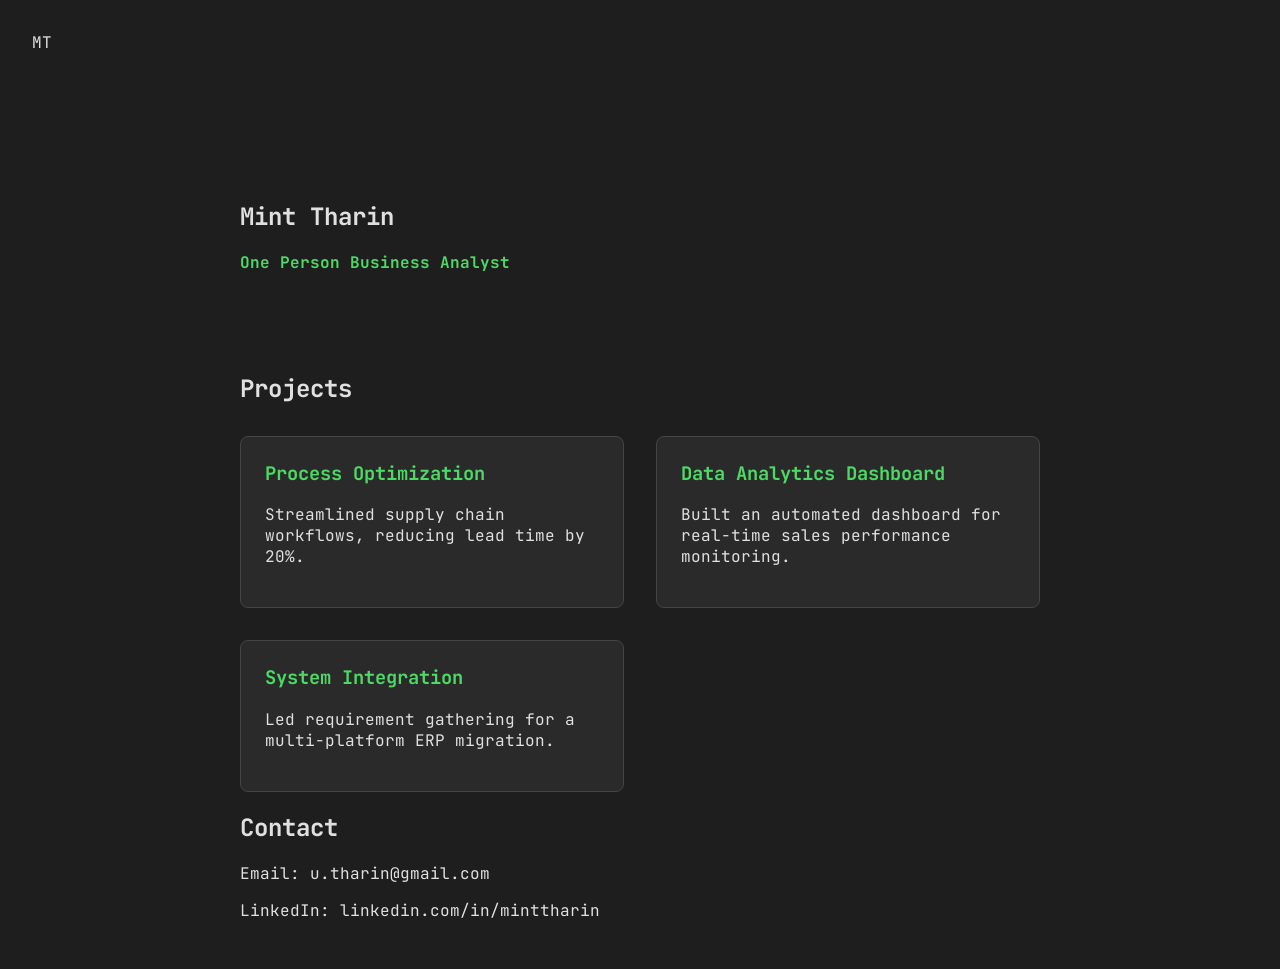
==== index.html @ 8c496984 "Initial portfolio commit" ====
<!DOCTYPE html>
<html lang="en">
<head>
    <meta charset="UTF-8">
    <meta name="viewport" content="width=device-width, initial-scale=1.0">
    <title>Mint Tharin | Business Analyst</title>
    <link rel="preconnect" href="https://fonts.googleapis.com">
    <link rel="preconnect" href="https://fonts.gstatic.com" crossorigin>
    <link href="https://fonts.googleapis.com/css2?family=JetBrains+Mono:wght@300;400;700&display=swap" rel="stylesheet">
    <link rel="stylesheet" href="assets/css/style.css">
</head>
<body>
    <header>
        <nav>
            <div class="logo">MT</div>
        </nav>
    </header>

    <main>
        <section id="hero">
            <h1>Mint Tharin</h1>
            <p class="tagline">One Person Business Analyst</p>
        </section>

        <section id="projects">
            <h2>Projects</h2>
            <div class="project-grid">
                <div class="card">
                    <h3>Process Optimization</h3>
                    <p>Streamlined supply chain workflows, reducing lead time by 20%.</p>
                </div>
                <div class="card">
                    <h3>Data Analytics Dashboard</h3>
                    <p>Built an automated dashboard for real-time sales performance monitoring.</p>
                </div>
                <div class="card">
                    <h3>System Integration</h3>
                    <p>Led requirement gathering for a multi-platform ERP migration.</p>
                </div>
            </div>
        </section>

        <section id="contact">
            <h2>Contact</h2>
            <p>Email: u.tharin@gmail.com</p>
            <p>LinkedIn: linkedin.com/in/minttharin</p>
        </section>
    </main>

    <script src="assets/js/main.js"></script>
</body>
</html>
---- assets/css/style.css ----
:root {
    --bg-color: #1e1e1e;
    --text-color: #e0e0e0;
    --accent-color: #4cd964;
    --font-family: 'JetBrains Mono', monospace;
}

body {
    background-color: var(--bg-color);
    color: var(--text-color);
    font-family: var(--font-family);
    margin: 0;
    padding: 0;
}

header {
    padding: 2rem;
}

main {
    padding: 2rem;
    max-width: 800px;
    margin: 0 auto;
}

#hero {
    padding: 4rem 0;
}

.tagline {
    color: var(--accent-color);
    font-weight: 700;
}

.project-grid {
    display: grid;
    grid-template-columns: repeat(auto-fit, minmax(250px, 1fr));
    gap: 2rem;
    margin-top: 2rem;
}

.card {
    background-color: #2a2a2a;
    padding: 1.5rem;
    border-radius: 8px;
    border: 1px solid #444;
}

.card h3 {
    margin-top: 0;
    color: var(--accent-color);
}
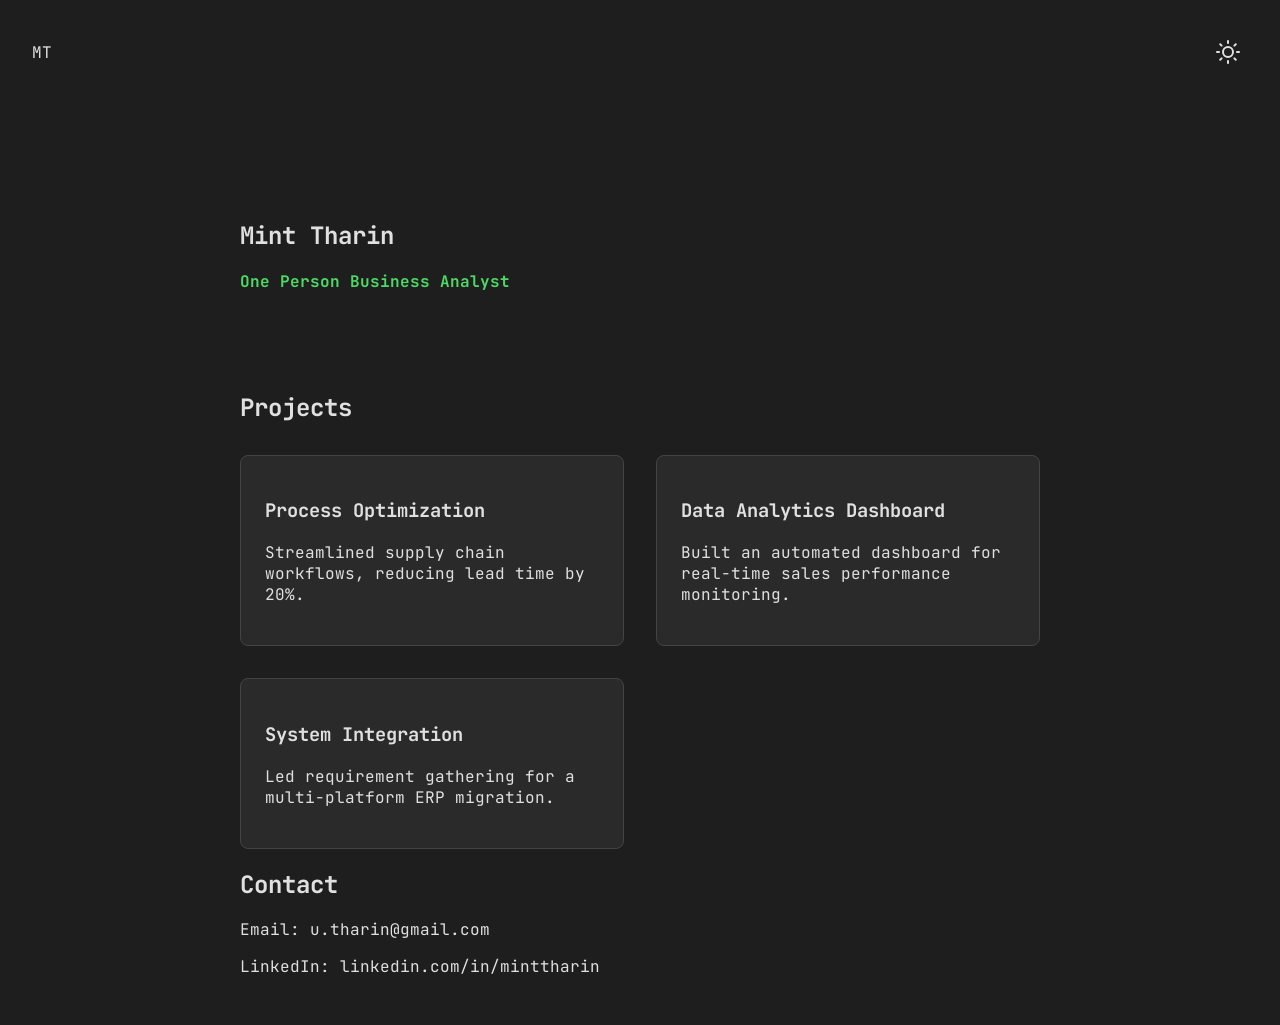
==== commit bc1cae69: "Add theme toggle functionality and icon" ====
--- a/index.html
+++ b/index.html
@@ -11,8 +11,21 @@
 </head>
 <body>
     <header>
-        <nav>
+        <nav style="display: flex; justify-content: space-between; align-items: center;">
             <div class="logo">MT</div>
+            <button id="theme-toggle" aria-label="Toggle Theme">
+                <svg id="theme-icon" width="24" height="24" viewBox="0 0 24 24" fill="none" stroke="currentColor" stroke-width="2" stroke-linecap="round" stroke-linejoin="round">
+                    <circle cx="12" cy="12" r="5"></circle>
+                    <line x1="12" y1="1" x2="12" y2="3"></line>
+                    <line x1="12" y1="21" x2="12" y2="23"></line>
+                    <line x1="4.22" y1="4.22" x2="5.64" y2="5.64"></line>
+                    <line x1="18.36" y1="18.36" x2="19.78" y2="19.78"></line>
+                    <line x1="1" y1="12" x2="3" y2="12"></line>
+                    <line x1="21" y1="12" x2="23" y2="12"></line>
+                    <line x1="4.22" y1="19.78" x2="5.64" y2="18.36"></line>
+                    <line x1="18.36" y1="5.64" x2="19.78" y2="4.22"></line>
+                </svg>
+            </button>
         </nav>
     </header>
 
--- a/assets/css/style.css
+++ b/assets/css/style.css
@@ -1,8 +1,18 @@
 :root {
     --bg-color: #1e1e1e;
     --text-color: #e0e0e0;
+    --card-bg: #2a2a2a;
+    --border-color: #444;
     --accent-color: #4cd964;
     --font-family: 'JetBrains Mono', monospace;
+}
+
+body.light-mode {
+    --bg-color: #f4f4f4;
+    --text-color: #333;
+    --card-bg: #ffffff;
+    --border-color: #ccc;
+    --accent-color: #2a8f3b;
 }
 
 body {
@@ -11,6 +21,7 @@
     font-family: var(--font-family);
     margin: 0;
     padding: 0;
+    transition: background-color 0.3s, color 0.3s;
 }
 
 header {
@@ -40,13 +51,25 @@
 }
 
 .card {
-    background-color: #2a2a2a;
+    background-color: var(--card-bg);
     padding: 1.5rem;
     border-radius: 8px;
-    border: 1px solid #444;
+    border: 1px solid var(--border-color);
 }
 
-.card h3 {
-    margin-top: 0;
-    color: var(--accent-color);
+#theme-toggle {
+    background: none;
+    border: none;
+    cursor: pointer;
+    color: var(--text-color);
+    padding: 0.5rem;
+    border-radius: 50%;
+    display: flex;
+    align-items: center;
+    justify-content: center;
+    transition: background-color 0.3s;
 }
+
+#theme-toggle:hover {
+    background-color: var(--border-color);
+}
